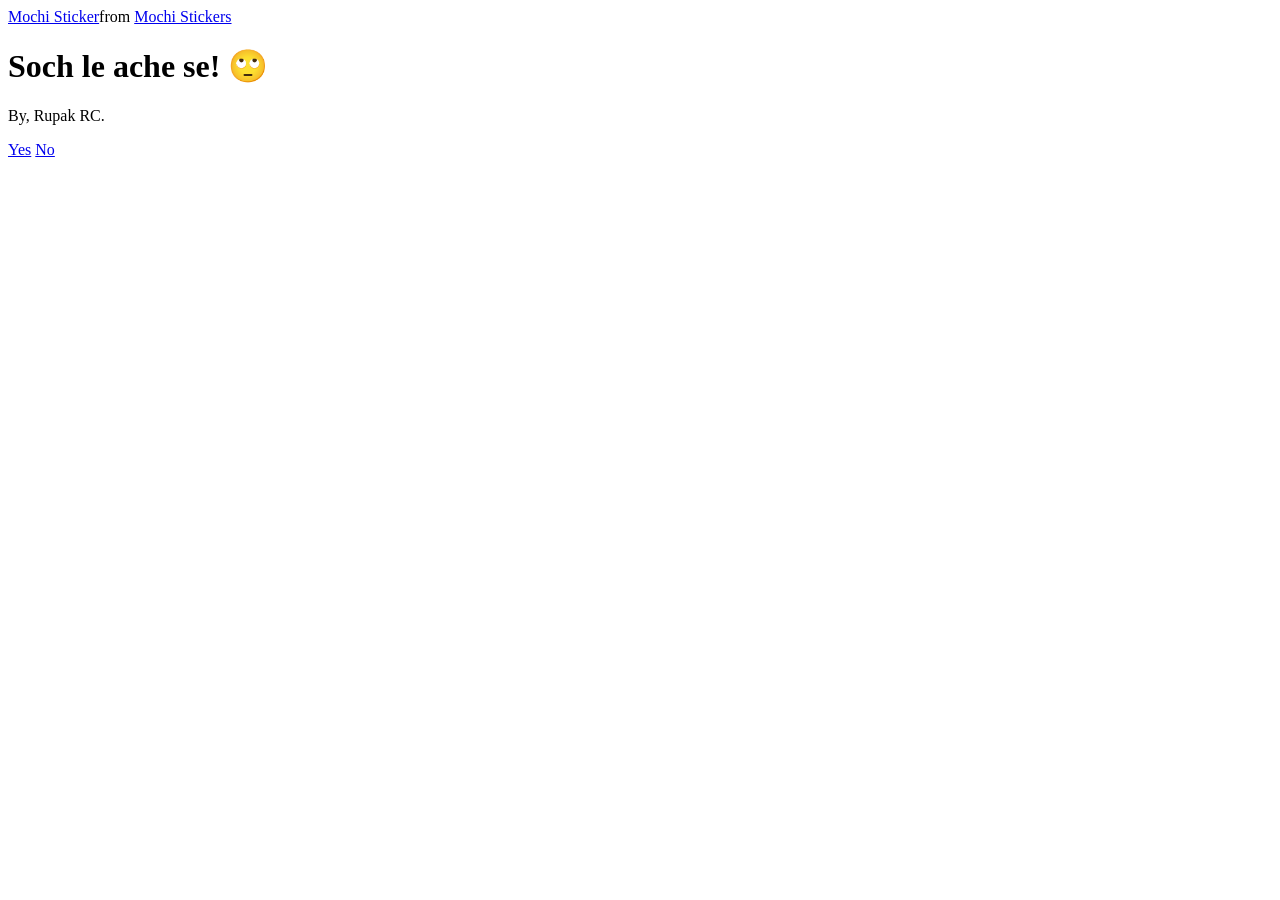
==== no1.html @ 91cb7b0a "Update no1.html" ====
<!DOCTYPE html>
<html lang="en">
  <head>
    <meta charset="UTF-8" />
    <meta name="viewport" content="width=device-width, initial-scale=1.0" />
    <title>Ask Her Out</title>

    <link rel="stylesheet" href="./style.css" />
  </head>
  <body>
    <div class="container">
      <div
        class="tenor-gif-embed"
        data-postid="22050818"
        data-share-method="host"
        data-aspect-ratio="1"
        data-width="100%"
      >
        <a href="https://tenor.com/view/mochi-gif-22050818">Mochi Sticker</a
        >from
        <a href="https://tenor.com/search/mochi-stickers">Mochi Stickers</a>
      </div>
      <script
        type="text/javascript"
        async
        src="https://tenor.com/embed.js"
      ></script>
      <h1>Soch le ache se! 🙄</h1>
      <p>By, Rupak RC.</p>

      <div class="btn">
        <a href="yes.html">Yes</a>
        <a href="no2.html">No</a>
      </div>
    </div>
  </body>
</html>
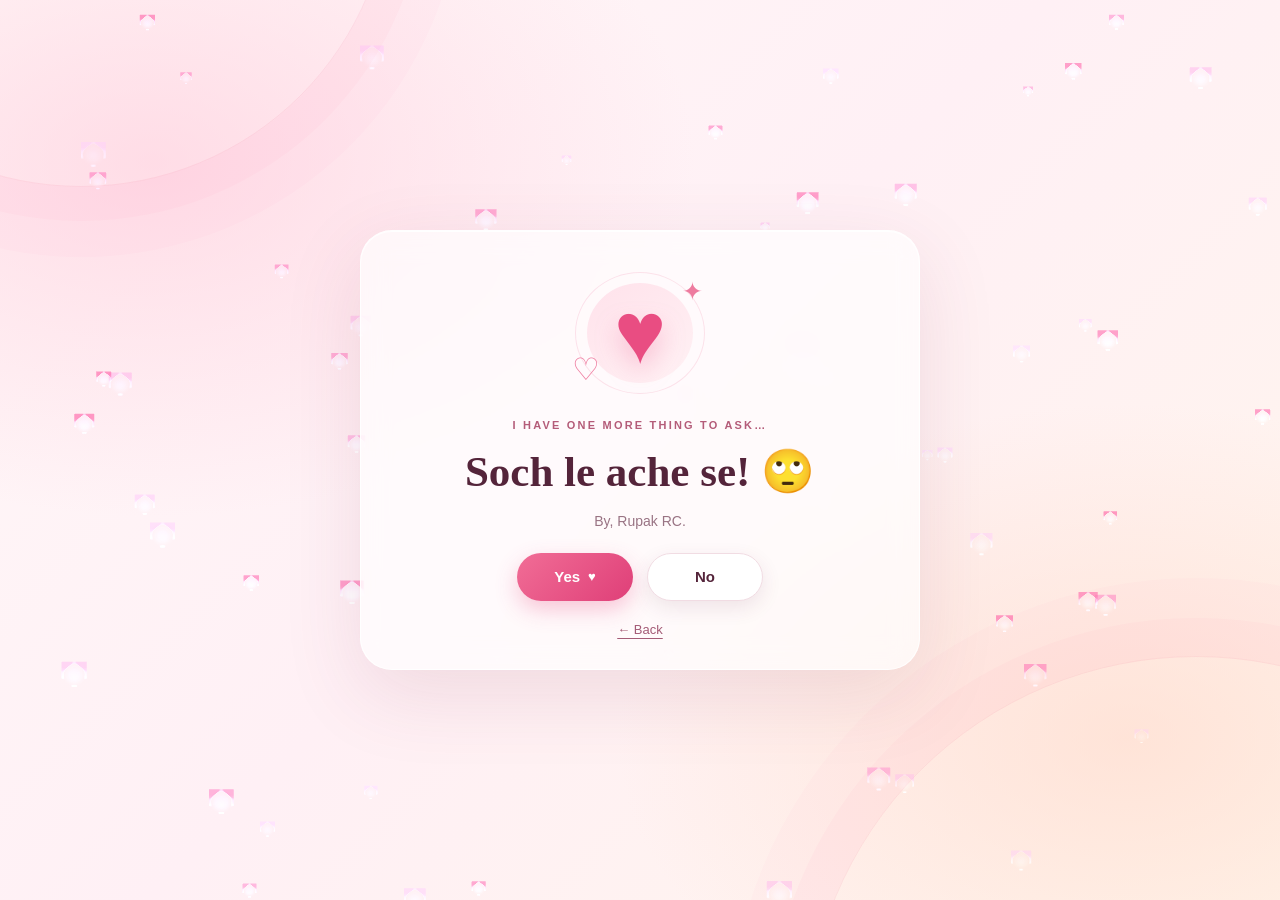
==== commit 0259c34f: "Upgrade the game with CSS and WebGL love graphics" ====
--- a/no1.html
+++ b/no1.html
@@ -1,38 +1,25 @@
-<!DOCTYPE html>
-<html lang="en">
-  <head>
-    <meta charset="UTF-8" />
-    <meta name="viewport" content="width=device-width, initial-scale=1.0" />
-    <title>Ask Her Out</title>
-
-    <link rel="stylesheet" href="./style.css" />
-  </head>
-  <body>
-    <div class="container">
-      <div
-        class="tenor-gif-embed"
-        data-postid="22050818"
-        data-share-method="host"
-        data-aspect-ratio="1"
-        data-width="100%"
-      >
-        <a href="https://tenor.com/view/mochi-gif-22050818">Mochi Sticker</a
-        >from
-        <a href="https://tenor.com/search/mochi-stickers">Mochi Stickers</a>
-      </div>
-      <script
-        type="text/javascript"
-        async
-        src="https://tenor.com/embed.js"
-      ></script>
-      <h1>Soch le ache se! 🙄</h1>
-      <p>By, Rupak RC.</p>
-
-      <div class="btn">
-        <a href="yes.html">Yes</a>
-        <a href="no2.html">No</a>
-      </div>
-    </div>
-  </body>
-</html>
-
+<!DOCTYPE html>
+<html lang="en">
+  <head>
+    <meta charset="UTF-8" />
+    <meta name="viewport" content="width=device-width, initial-scale=1.0" />
+    <meta name="theme-color" content="#fff0f5" />
+    <title>Are you sure? · A little question</title>
+    <link rel="stylesheet" href="./style.css" />
+  </head>
+  <body>
+    <canvas class="love-canvas" aria-hidden="true"></canvas>
+    <main class="container">
+      <div class="hero-art" aria-hidden="true"><span class="hero-heart">♥</span><span class="sparkle sparkle-one">✦</span><span class="sparkle sparkle-two">♡</span></div>
+      <p class="eyebrow">I have one more thing to ask…</p>
+      <h1>Soch le ache se! 🙄</h1>
+      <p class="byline">By, Rupak RC.</p>
+      <div class="btn">
+        <a class="button button-yes" href="yes.html">Yes <span aria-hidden="true">♥</span></a>
+        <a class="button button-no" href="no2.html">No</a>
+      </div>
+      <a class="back-link" href="index.html">← Back</a>
+    </main>
+    <script src="./script.js"></script>
+  </body>
+</html>
--- a/style.css
+++ b/style.css
@@ -0,0 +1,222 @@
+* {
+  box-sizing: border-box;
+}
+
+:root {
+  color-scheme: light;
+  font-family: "Trebuchet MS", "Segoe UI", sans-serif;
+  font-synthesis: none;
+  text-rendering: optimizeLegibility;
+  -webkit-font-smoothing: antialiased;
+  --ink: #54243a;
+  --pink: #e94d82;
+  --rose: #ff8eac;
+}
+
+body {
+  min-width: 320px;
+  min-height: 100vh;
+  min-height: 100svh;
+  margin: 0;
+  display: grid;
+  place-items: center;
+  overflow: hidden;
+  padding: 24px;
+  color: var(--ink);
+  background:
+    radial-gradient(ellipse at 12% 18%, rgb(255 199 216 / 54%), transparent 34%),
+    radial-gradient(ellipse at 88% 82%, rgb(255 215 198 / 56%), transparent 32%),
+    linear-gradient(135deg, #fff8f8 0%, #fff0f5 48%, #fff5ec 100%);
+}
+
+body::before,
+body::after {
+  position: fixed;
+  z-index: 0;
+  width: min(52vw, 620px);
+  aspect-ratio: 1;
+  border: 1px solid rgb(233 77 130 / 10%);
+  border-radius: 50%;
+  content: "";
+  pointer-events: none;
+}
+
+body::before {
+  top: -34vw;
+  left: -18vw;
+  box-shadow: 0 0 0 34px rgb(233 77 130 / 3%), 0 0 0 70px rgb(233 77 130 / 2%);
+}
+
+body::after {
+  right: -24vw;
+  bottom: -42vw;
+  width: min(68vw, 780px);
+  box-shadow: 0 0 0 38px rgb(233 77 130 / 3%), 0 0 0 78px rgb(233 77 130 / 2%);
+}
+
+.love-canvas {
+  position: fixed;
+  z-index: 1;
+  inset: 0;
+  width: 100%;
+  height: 100%;
+  pointer-events: none;
+}
+
+.container {
+  position: relative;
+  z-index: 2;
+  width: min(100%, 560px);
+  min-height: 430px;
+  padding: 34px 32px 32px;
+  display: flex;
+  flex-direction: column;
+  align-items: center;
+  justify-content: center;
+  gap: 16px;
+  text-align: center;
+  border: 1px solid rgb(255 255 255 / 84%);
+  border-radius: 32px;
+  background: rgb(255 255 255 / 66%);
+  box-shadow: 0 24px 80px rgb(130 50 80 / 12%), inset 0 1px rgb(255 255 255 / 90%);
+  backdrop-filter: blur(14px);
+  animation: card-arrive 750ms cubic-bezier(.2,.8,.2,1) both;
+}
+
+.hero-art {
+  position: relative;
+  width: 150px;
+  height: 136px;
+  display: grid;
+  place-items: center;
+  margin-bottom: 2px;
+  isolation: isolate;
+}
+
+.hero-art::before,
+.hero-art::after {
+  position: absolute;
+  z-index: -1;
+  inset: 18px 22px;
+  border-radius: 50%;
+  background: linear-gradient(145deg, #ffe2eb, #fff1f4);
+  content: "";
+  animation: halo 3.2s ease-in-out infinite;
+}
+
+.hero-art::after {
+  inset: 7px 10px;
+  border: 1px solid rgb(233 77 130 / 14%);
+  background: transparent;
+  animation-delay: -1.6s;
+}
+
+.hero-heart {
+  display: block;
+  color: var(--pink);
+  font-size: 88px;
+  line-height: 1;
+  filter: drop-shadow(0 12px 12px rgb(233 77 130 / 25%));
+  animation: heart-beat 1.65s ease-in-out infinite;
+}
+
+.sparkle {
+  position: absolute;
+  color: #ee7b9f;
+  font-size: 25px;
+  animation: sparkle 2.4s ease-in-out infinite;
+}
+
+.sparkle-one { top: 12px; right: 12px; }
+.sparkle-two { bottom: 13px; left: 7px; font-size: 31px; animation-delay: -1.1s; }
+
+.eyebrow {
+  margin: 0;
+  color: #b45c79;
+  font-size: 11px;
+  font-weight: 800;
+  letter-spacing: .2em;
+  text-transform: uppercase;
+}
+
+h1 {
+  max-width: 100%;
+  margin: 0;
+  color: var(--ink);
+  font-family: Georgia, "Times New Roman", serif;
+  font-size: clamp(29px, 7vw, 43px);
+  font-weight: 700;
+  line-height: 1.16;
+  text-wrap: balance;
+}
+
+.infinity { color: var(--pink); }
+.byline { margin: 0; color: #997383; font-size: 14px; }
+
+.btn {
+  display: flex;
+  flex-wrap: wrap;
+  justify-content: center;
+  gap: 14px;
+  margin-top: 8px;
+}
+
+.button {
+  min-width: 116px;
+  min-height: 48px;
+  padding: 13px 24px;
+  display: inline-flex;
+  align-items: center;
+  justify-content: center;
+  gap: 8px;
+  border: 0;
+  border-radius: 999px;
+  color: var(--ink);
+  background: #fff;
+  box-shadow: 0 7px 20px rgb(108 47 70 / 11%);
+  font: inherit;
+  font-size: 15px;
+  font-weight: 800;
+  text-decoration: none;
+  cursor: pointer;
+  transition: transform 180ms ease, box-shadow 180ms ease, background 180ms ease;
+  -webkit-tap-highlight-color: transparent;
+}
+
+.button:hover { transform: translateY(-3px); box-shadow: 0 12px 24px rgb(108 47 70 / 17%); }
+.button:focus-visible { outline: 3px solid #8e3156; outline-offset: 4px; }
+.button-yes { color: white; background: linear-gradient(135deg, #f16d96, #df3f78); box-shadow: 0 9px 22px rgb(233 77 130 / 30%); }
+.button-yes:hover { background: linear-gradient(135deg, #f47fa2, #d93470); }
+.button-yes span { font-size: 13px; }
+.button-no { border: 1px solid #f1dce3; }
+.hint { margin: 0; color: #ad8795; font-size: 12px; }
+.back-link { margin-top: 5px; color: #a45b76; font-size: 13px; text-decoration-thickness: 1px; text-underline-offset: 4px; }
+.back-link:hover { color: #d83f75; }
+.celebration-art .hero-heart { font-size: 96px; }
+.celebration .container { animation: card-arrive 750ms cubic-bezier(.2,.8,.2,1) both, celebrate 900ms 250ms ease-out both; }
+
+@keyframes card-arrive {
+  from { opacity: 0; transform: translateY(18px) scale(.97); }
+  to { opacity: 1; transform: translateY(0) scale(1); }
+}
+@keyframes heart-beat {
+  0%, 100% { transform: scale(1); }
+  14% { transform: scale(1.11); }
+  28% { transform: scale(1); }
+  42% { transform: scale(1.07); }
+}
+@keyframes halo { 0%, 100% { transform: scale(.94); opacity: .8; } 50% { transform: scale(1.06); opacity: 1; } }
+@keyframes sparkle { 0%, 100% { transform: translateY(0) rotate(0) scale(.85); opacity: .65; } 50% { transform: translateY(-7px) rotate(18deg) scale(1.12); opacity: 1; } }
+@keyframes celebrate { 0% { transform: scale(.96); } 55% { transform: scale(1.025); } 100% { transform: scale(1); } }
+
+@media (max-width: 480px) {
+  body { padding: 16px; }
+  .container { min-height: 390px; padding: 27px 20px; gap: 14px; border-radius: 26px; }
+  .hero-art { width: 130px; height: 116px; }
+  .hero-heart { font-size: 75px; }
+  .button { min-width: 108px; }
+}
+
+@media (prefers-reduced-motion: reduce) {
+  *, *::before, *::after { scroll-behavior: auto !important; animation-duration: .01ms !important; animation-iteration-count: 1 !important; transition-duration: .01ms !important; }
+}
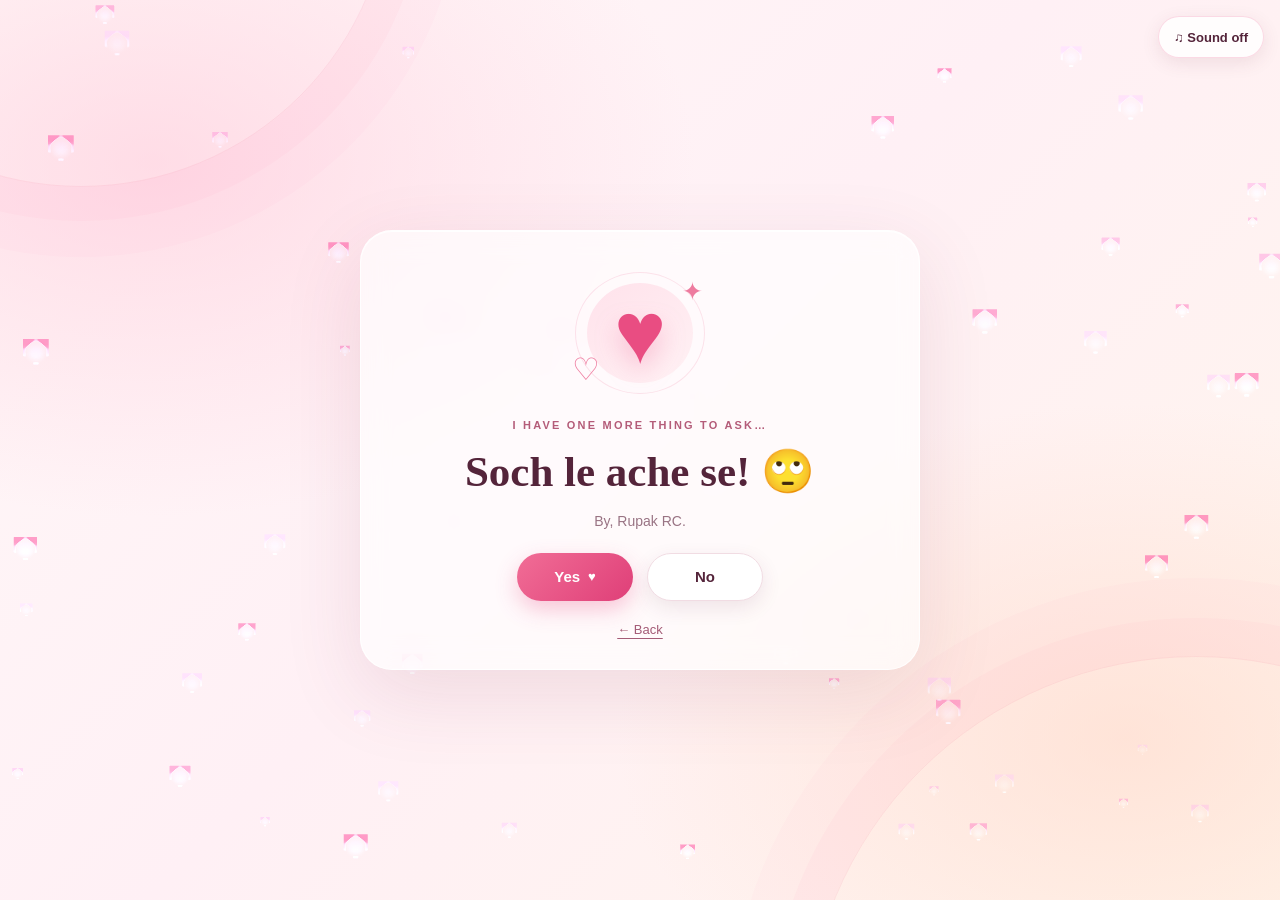
==== commit 50642584: "Add opt-in ambient music and celebration fireworks sounds" ====
--- a/no1.html
+++ b/no1.html
@@ -9,6 +9,7 @@
   </head>
   <body>
     <canvas class="love-canvas" aria-hidden="true"></canvas>
+    <button class="sound-toggle" type="button" aria-pressed="false" aria-label="Turn sound on">♫ Sound off</button>
     <main class="container">
       <div class="hero-art" aria-hidden="true"><span class="hero-heart">♥</span><span class="sparkle sparkle-one">✦</span><span class="sparkle sparkle-two">♡</span></div>
       <p class="eyebrow">I have one more thing to ask…</p>
--- a/style.css
+++ b/style.css
@@ -62,6 +62,29 @@
   height: 100%;
   pointer-events: none;
 }
+
+.sound-toggle {
+  position: fixed;
+  z-index: 4;
+  top: max(16px, env(safe-area-inset-top));
+  right: max(16px, env(safe-area-inset-right));
+  min-height: 42px;
+  padding: 9px 15px;
+  border: 1px solid rgb(233 77 130 / 20%);
+  border-radius: 999px;
+  color: var(--ink);
+  background: rgb(255 255 255 / 82%);
+  box-shadow: 0 5px 18px rgb(108 47 70 / 10%);
+  font: inherit;
+  font-size: 13px;
+  font-weight: 700;
+  cursor: pointer;
+  backdrop-filter: blur(12px);
+}
+
+.sound-toggle:hover { background: white; }
+.sound-toggle:focus-visible { outline: 3px solid #8e3156; outline-offset: 3px; }
+.sound-toggle[aria-pressed="true"] { color: white; border-color: transparent; background: linear-gradient(135deg, #f16d96, #df3f78); }
 
 .container {
   position: relative;
